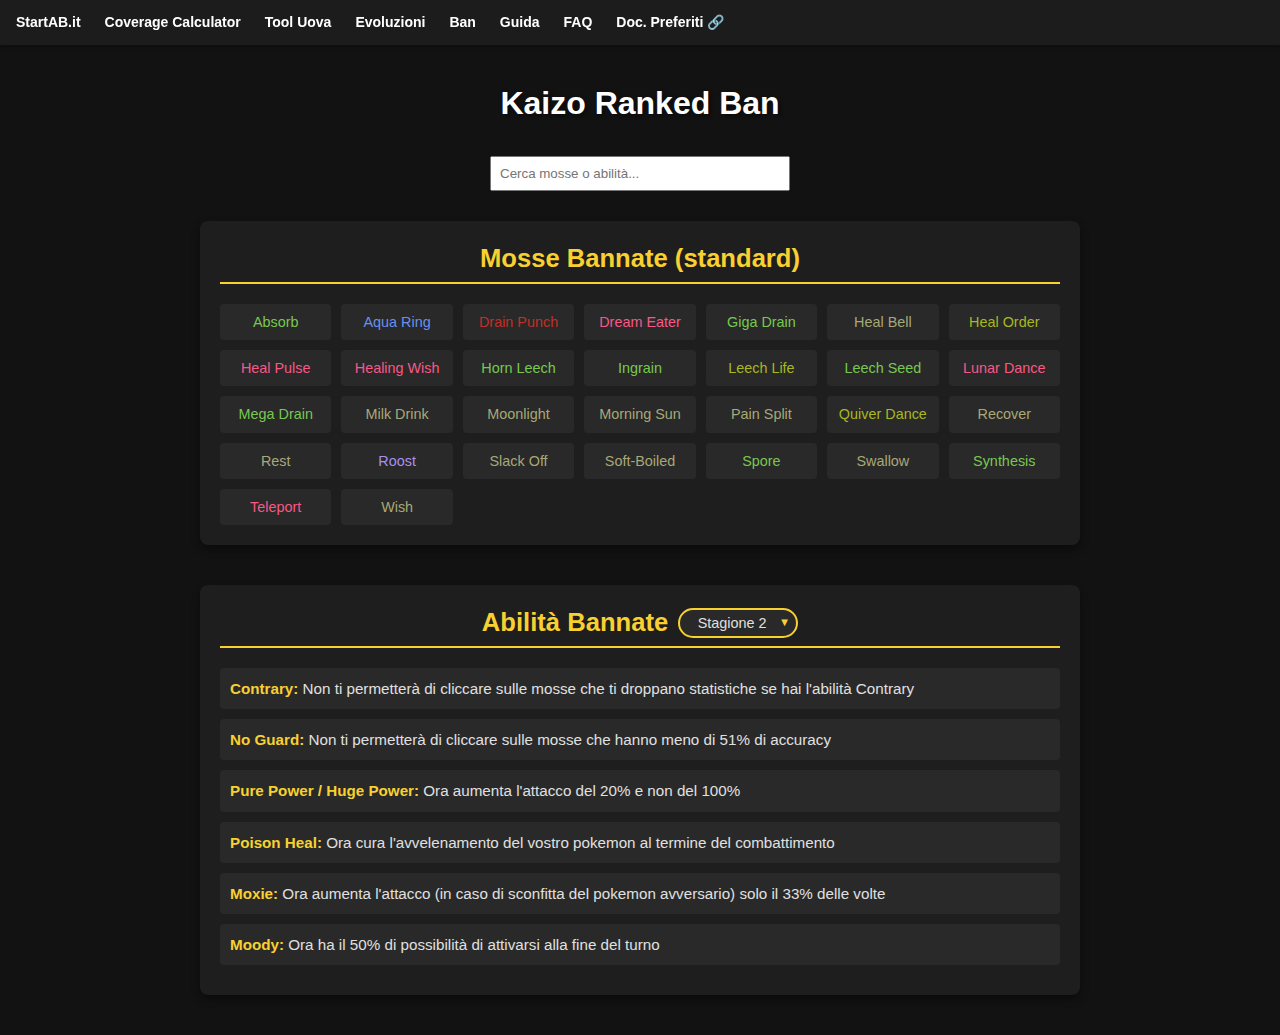
==== ban.html @ 9df3adcd "Create ban.html" ====
<!DOCTYPE html>
<html lang="it">
<head>
  <meta charset="UTF-8">
  <meta name="viewport" content="width=device-width, initial-scale=1.0">
  <title>Lista Ban Kaizo Ranked</title>
  <!-- Google tag (gtag.js) -->
  <script async src="https://www.googletagmanager.com/gtag/js?id=G-ZB7SP38WR0"></script>
  <script>
    window.dataLayer = window.dataLayer || [];
    function gtag(){dataLayer.push(arguments);}
    gtag('js', new Date());
    gtag('config', 'G-ZB7SP38WR0');
  </script>
  <style>
    /* Reset e impostazioni base */
    * {
      box-sizing: border-box;
      margin: 0;
      padding: 0;
    }
    body {
      font-family: Arial, sans-serif;
      text-align: center;
      background-color: #121212;
      color: #e0e0e0;
      line-height: 1.4;
      padding-bottom: 20px;
    }
    a {
      text-decoration: none;
      color: inherit;
    }
    
    /* Navbar */
    .navbar {
      position: fixed;
      top: 0;
      left: 0;
      width: 100%;
      background: rgba(30, 30, 30, 0.95);
      box-shadow: 0px 2px 5px rgba(0, 0, 0, 0.3);
      z-index: 1000;
      display: flex;
      justify-content: space-between;
      align-items: center;
      padding: 5px 10px;
      height: 45px;
      box-sizing: border-box;
    }
    .logo {
      font-size: 16px;
      font-weight: bold;
      white-space: nowrap;
    }
    .nav-menu {
      list-style: none;
      display: flex;
      gap: 12px;
      margin: 0;
      padding: 0;
    }
    .nav-menu li {
      margin: 0;
      padding: 0;
    }
    .nav-menu li a {
      color: white;
      text-decoration: none;
      font-weight: bold;
      padding: 4px 6px;
      transition: color 0.3s ease;
      font-size: 14px;
      line-height: 1.2;
    }
    .nav-menu li a:hover {
      color: #FFD700;
      text-decoration: underline;
    }
    .menu-toggle {
      display: none;
      flex-direction: column;
      cursor: pointer;
    }
    .menu-toggle div {
      width: 20px;
      height: 2px;
      background: white;
      margin: 3px 0;
    }
    @media (max-width: 768px) {
      .nav-menu {
        display: none;
        flex-direction: column;
        position: absolute;
        top: 45px;
        left: 0;
        width: 100%;
        background: rgba(30, 30, 30, 0.95);
        padding: 8px 0;
        text-align: center;
      }
      .nav-menu.active {
        display: flex;
      }
      .menu-toggle {
        display: flex;
      }
    }
    
    /* Container principale */
    .main-content {
      padding-top: 60px; /* Spazio per la navbar fissa */
      max-width: 900px;
      margin: auto;
      display: flex;
      flex-direction: column;
      gap: 20px;
      padding-left: 10px;
      padding-right: 10px;
    }
    
    /* Card-style per le sezioni */
    section {
      background-color: #1e1e1e;
      border-radius: 8px;
      padding: 20px;
      box-shadow: 0 4px 8px rgba(0,0,0,0.4);
      transition: transform 0.2s;
      margin-bottom: 20px;
      text-align: left;
    }
    section:hover {
      transform: translateY(-3px);
    }
	section h2 {
		font-size: 1.6rem;
		font-weight: bold;
		color: #f8d030;
		/*text-transform: uppercase; */
		margin-bottom: 15px;
		border-bottom: 2px solid #f8d030;
		padding-bottom: 5px;
		text-align: center;
		position: relative;
	}
    
    /* Layout a colonne per le mosse bannate */
    .moves-grid {
      display: grid;
      grid-template-columns: repeat(auto-fit, minmax(100px, 1fr));
      gap: 10px;
      list-style-type: none;
      padding: 0;
    }
    .moves-grid li {
      background-color: #292929;
      padding: 8px;
      border-radius: 4px;
      text-align: center;
      font-size: 0.9rem;
      position: relative;
      cursor: pointer;
    }
    
    /* Tooltip per le mosse */
    .move-container {
      position: relative;
      display: inline-block;
      cursor: pointer;
    }
    .move-container:focus {
      outline: none;
    }
    .tooltip {
      visibility: hidden;
      background-color: #444;
      color: #fff;
      text-align: center;
      border-radius: 4px;
      padding: 4px 8px;
      position: absolute;
      z-index: 1;
      bottom: 110%;
      left: 50%;
      transform: translateX(-50%);
      opacity: 0;
      transition: opacity 0.3s;
      font-size: 0.8rem;
      white-space: nowrap;
      pointer-events: none;
    }
    .move-container:hover .tooltip,
    .move-container:focus .tooltip {
      visibility: visible;
      opacity: 1;
    }
    
    /* Stile elenco abilità */
    #abilities-list {
      list-style-type: none;
      padding: 0;
      margin-top: 10px;
    }
	#abilities-list li {
		background-color: #292929;
		padding: 10px;
		border-radius: 4px;
		margin-bottom: 10px;
		font-size: 0.95rem;
	}
    .ability-name {
      font-weight: bold;
      color: #f8d030;
    }
	#abilities {
		position: relative;
	}
	.abilities-header {
		font-size: 1.6rem;
		font-weight: bold;
		color: #f8d030;
		margin-bottom: 15px;
		border-bottom: 2px solid #f8d030;
		padding-bottom: 5px;
		display: flex;
		justify-content: center;
		align-items: center; 
		position: relative;
		flex-wrap: wrap;
		gap: 10px;
	}
	.abilities-header > span {
		text-align: center;
	}

    
    /* Titolo principale */
    h1 {
      margin-block-start: 0.67em;
      color: white;
      text-align: center;
      font-size: 2rem;
      text-shadow: 2px 2px 4px rgba(0,0,0,0.5);
    }

    /* Stile selettore stagioni */
	.season-selector {
		padding: 4px 8px;
		background: #292929;
		border: 2px solid #f8d030;
		border-radius: 15px;
		color: #e0e0e0;
		font-size: 0.9rem;
		cursor: pointer;
		transition: all 0.3s ease;
		appearance: none;
		-webkit-appearance: none;
		-moz-appearance: none;
		text-align: center;
		width: 120px;
		height: 30px; 
	    align-self: center; 
	    padding-right: 20px;
	}

    .season-selector:hover {
      background: #383838;
      box-shadow: 0 0 8px #f8d03033;
    }

    .season-selector:focus {
      outline: none;
      box-shadow: 0 0 12px #f8d03066;
    }

	.select-wrapper {
		display: inline-flex;
		align-items: center;
		position: relative;
	}

	.select-wrapper::after {
	  content: "▼";
	  position: absolute;
	  top: 50%; 
	  right: 8px; 
	  color: #f8d030;
	  pointer-events: none;
	  font-size: 0.7rem;
	  transform: translateY(-50%);
	}
	
	ul#moves-list, ul#abilities-list {
		margin-top: 20px; 
	}
	
  </style>
</head>
<body>
  <!-- Navbar -->
  <nav class="navbar">
    <div class="menu-toggle" onclick="toggleMenu()">
      <div></div>
      <div></div>
      <div></div>
    </div>
    <ul class="nav-menu">
      <li><a href="https://core.startab.it/">StartAB.it</a></li>
      <li><a href="https://wesleystedman.github.io/ironmon-moveset-coverage-calc/">Coverage Calculator</a></li>
      <li><a href="index.html">Tool Uova</a></li>
      <li><a href="evoluzioni.html">Evoluzioni</a></li>
      <li><a href="ban.html">Ban</a></li>
      <li><a href="https://www.canva.com/design/DAGg-PsdqvM/e9vbIPlu0fJse0CxDWLjNA/view?utm_content=DAGg-PsdqvM&utm_campaign=designshare&utm_medium=link&utm_source=viewer">Guida</a></li>
      <li><a href="https://www.canva.com/design/DAGQwO-JQrI/TTMsurbjR2oP8yBNl1K1vw/view?utm_content=DAGQwO-JQrI&utm_campaign=designshare&utm_medium=link&utm_source=viewer">FAQ</a></li>
      <li><a href="https://docs.google.com/spreadsheets/d/104zALQ-vnMOwINoSa1-Tu1MAWVjq_tLnXikVgl3sAf0/edit?usp=sharing">Doc. Preferiti 🔗</a></li>
    </ul>
  </nav>

  <div class="main-content">
    <h1>Kaizo Ranked Ban</h1>
	<input type="text" id="search" placeholder="Cerca mosse o abilità..." autocomplete="off" style="margin: 10px auto; display: block; padding: 8px; width: 80%; max-width: 300px;">
    
    <!-- Sezione mosse bannate -->
    <section id="moves">
      <h2>Mosse Bannate (standard)</h2>
      <ul id="moves-list" class="moves-grid">
        <!-- Le mosse verranno generate qui -->
      </ul>
    </section>
    
    <!-- Sezione abilità bannate -->
    <section id="abilities">
    <h2 class="abilities-header">
        <span>Abilità Bannate</span>
    <div class="select-wrapper">
        <select class="season-selector" id="seasonSelect">
            <option value="s1">Stagione 1</option>
            <option value="s2" selected>Stagione 2</option>
        </select>
    </div>
	</h2>
    <ul id="abilities-list">
        </ul>
	</section>
  </div>
  
  <script defer>
    // Mappatura dei colori per tipo di mossa
    const typeColors = {
      "Fuoco": "#F08030",
      "Acqua": "#6890F0",
      "Erba": "#78C850",
      "Elettro": "#F8D030",
      "Psico": "#F85888",
      "Coleottero": "#A8B820",
      "Normale": "#A8A878",
      "Drago": "#7038F8",
      "Oscuro": "#705848",
      "Acciaio": "#B8B8D0",
      "Ghiaccio": "#98D8D8",
      "Spettro": "#705898",
      "Folletto": "#EE99AC",
      "Roccia": "#B8A038",
      "Terra": "#E0C068",
      "Volante": "#A890F0",
      "Lotta": "#C03028"
    };

	async function loadAbilities(season) {
	  try {
		// Determina il file JSON in base alla stagione
		const file = season === 's1' ? 'abilita-ban-s1.json' : 'abilita-ban-s2.json';
		const response = await fetch(file);
		if (!response.ok) throw new Error(`Errore nel caricamento del file ${file}`);

		// Svuota la lista attuale
		const abilitiesList = document.getElementById('abilities-list');
		abilitiesList.innerHTML = '';

		// Carica i dati e popola la lista
		const abilitiesData = await response.json();
		abilitiesData.forEach(ability => {
		  const li = document.createElement('li');
		  const nameSpan = document.createElement('span');
		  nameSpan.className = 'ability-name';
		  nameSpan.textContent = ability.nome + ": ";
		  const descSpan = document.createElement('span');
		  descSpan.textContent = ability.descrizione;
		  li.appendChild(nameSpan);
		  li.appendChild(descSpan);
		  abilitiesList.appendChild(li);
		});

		// Recupera il termine di ricerca corrente e applica il filtro
		const searchTerm = document.getElementById('search').value.toLowerCase();
		document.querySelectorAll('#abilities-list li').forEach(item => {
		  const abilityText = item.textContent.toLowerCase();
		  item.style.display = abilityText.includes(searchTerm) ? '' : 'none';
		});

	  } catch (error) {
		console.error(error);
		const section = document.getElementById('abilities');
		const errorMsg = document.createElement('p');
		errorMsg.textContent = 'Errore nel caricamento delle abilità.';
		errorMsg.style.color = 'red';
		section.appendChild(errorMsg);
	  }
	}

    async function loadData() {
      try {
        // Carica le mosse bannate
        const movesResponse = await fetch('mosse-ban.json');
        if (!movesResponse.ok) throw new Error('Errore nel caricamento del file mosse-ban.json');
        const movesData = await movesResponse.json();
        
        const movesList = document.getElementById('moves-list');
        movesData.forEach(move => {
          const li = document.createElement('li');
          li.style.color = typeColors[move.type] || "#e0e0e0";
          
          // Container per il tooltip
          const container = document.createElement('div');
          container.className = 'move-container';
          container.setAttribute('tabindex', '0');
          
          // Nome della mossa
          const moveNameSpan = document.createElement('span');
          moveNameSpan.textContent = move.move;
          
          // Tooltip che mostra il tipo della mossa
          const tooltipSpan = document.createElement('span');
          tooltipSpan.className = 'tooltip';
          tooltipSpan.textContent = move.type;
          
          container.appendChild(moveNameSpan);
          container.appendChild(tooltipSpan);
          li.appendChild(container);
          movesList.appendChild(li);
        });

        // Carica abilità iniziali
        await loadAbilities('s2');
        
        // Gestore evento per cambio stagione
		document.getElementById('seasonSelect').addEventListener('change', (e) => {
		  e.preventDefault(); 
		  const currentScroll = window.scrollY; // Salva la posizione di scorrimento attuale
		  loadAbilities(e.target.value);
		  // Ripristina la posizione di scorrimento dopo un breve ritardo
		  setTimeout(() => {
			window.scrollTo(0, currentScroll);
		  }, 10);
		});

      } catch (error) {
        console.error(error);
        const main = document.querySelector('.main-content');
        const errorMsg = document.createElement('p');
        errorMsg.textContent = 'Si è verificato un errore nel caricamento dei dati.';
        errorMsg.style.color = 'red';
        main.appendChild(errorMsg);
      }
    }
	
	document.getElementById('search').addEventListener('input', () => {
	const searchTerm = document.getElementById('search').value.toLowerCase();
	  // Filtra le mosse
	  document.querySelectorAll('#moves-list li').forEach(item => {
		const text = item.textContent.toLowerCase();
		item.style.display = text.includes(searchTerm) ? '' : 'none';
	  });
	  // Filtra le abilità
	  document.querySelectorAll('#abilities-list li').forEach(item => {
		const abilityText = item.textContent.toLowerCase();
		item.style.display = abilityText.includes(searchTerm) ? '' : 'none';
	  });
	});

    // Funzione per il toggle del menu
    function toggleMenu() {
      document.querySelector(".nav-menu").classList.toggle("active");
    }

    window.addEventListener('DOMContentLoaded', loadData);
  </script>
</body>
</html>
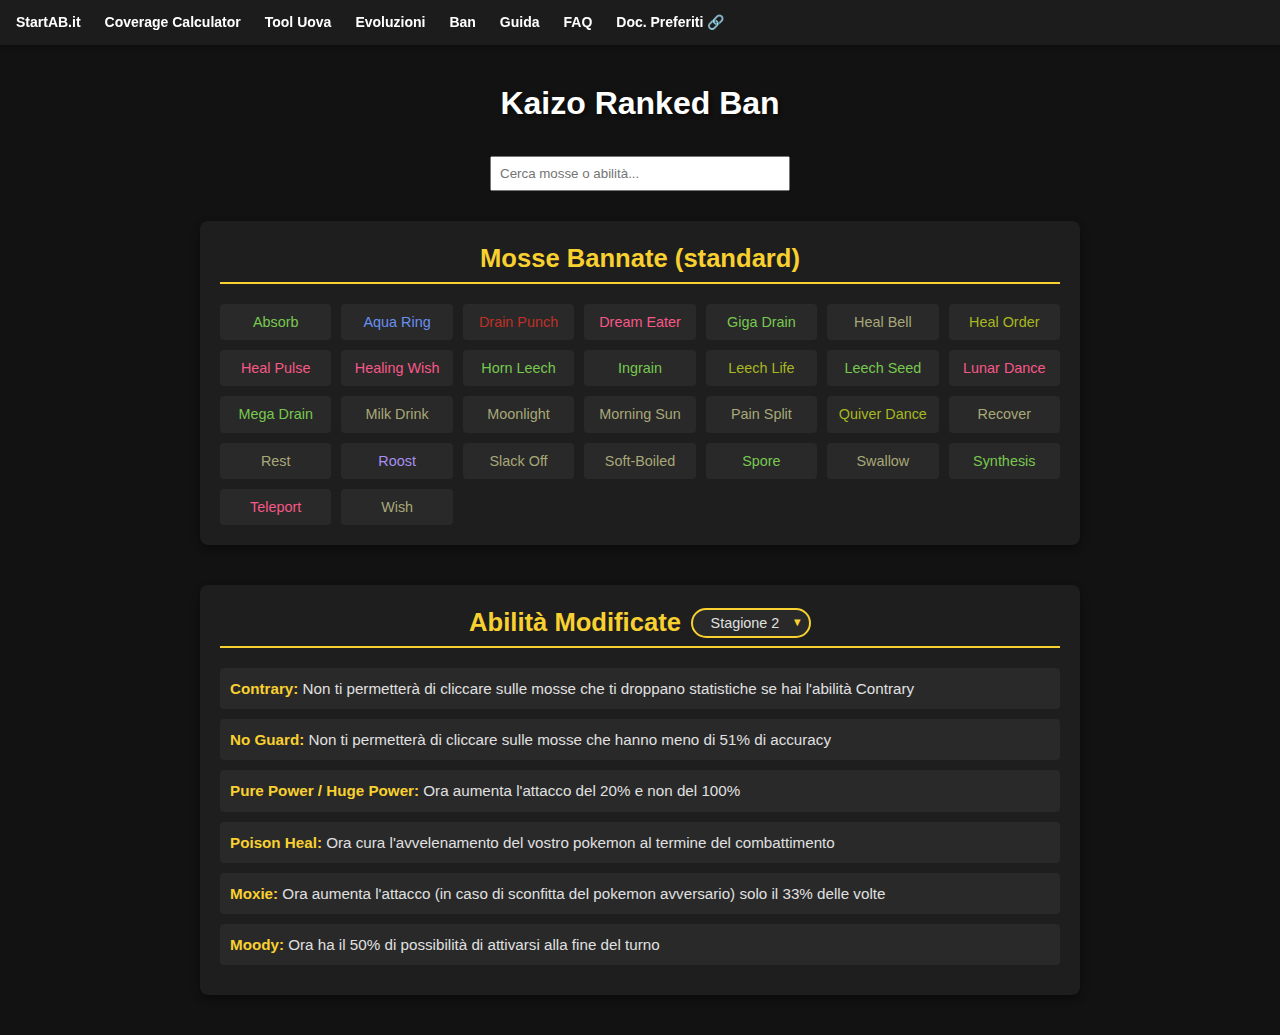
==== commit f370f042: "Update ban.html" ====
--- a/ban.html
+++ b/ban.html
@@ -332,7 +332,7 @@
     <!-- Sezione abilità bannate -->
     <section id="abilities">
     <h2 class="abilities-header">
-        <span>Abilità Bannate</span>
+        <span>Abilità Modificate</span>
     <div class="select-wrapper">
         <select class="season-selector" id="seasonSelect">
             <option value="s1">Stagione 1</option>
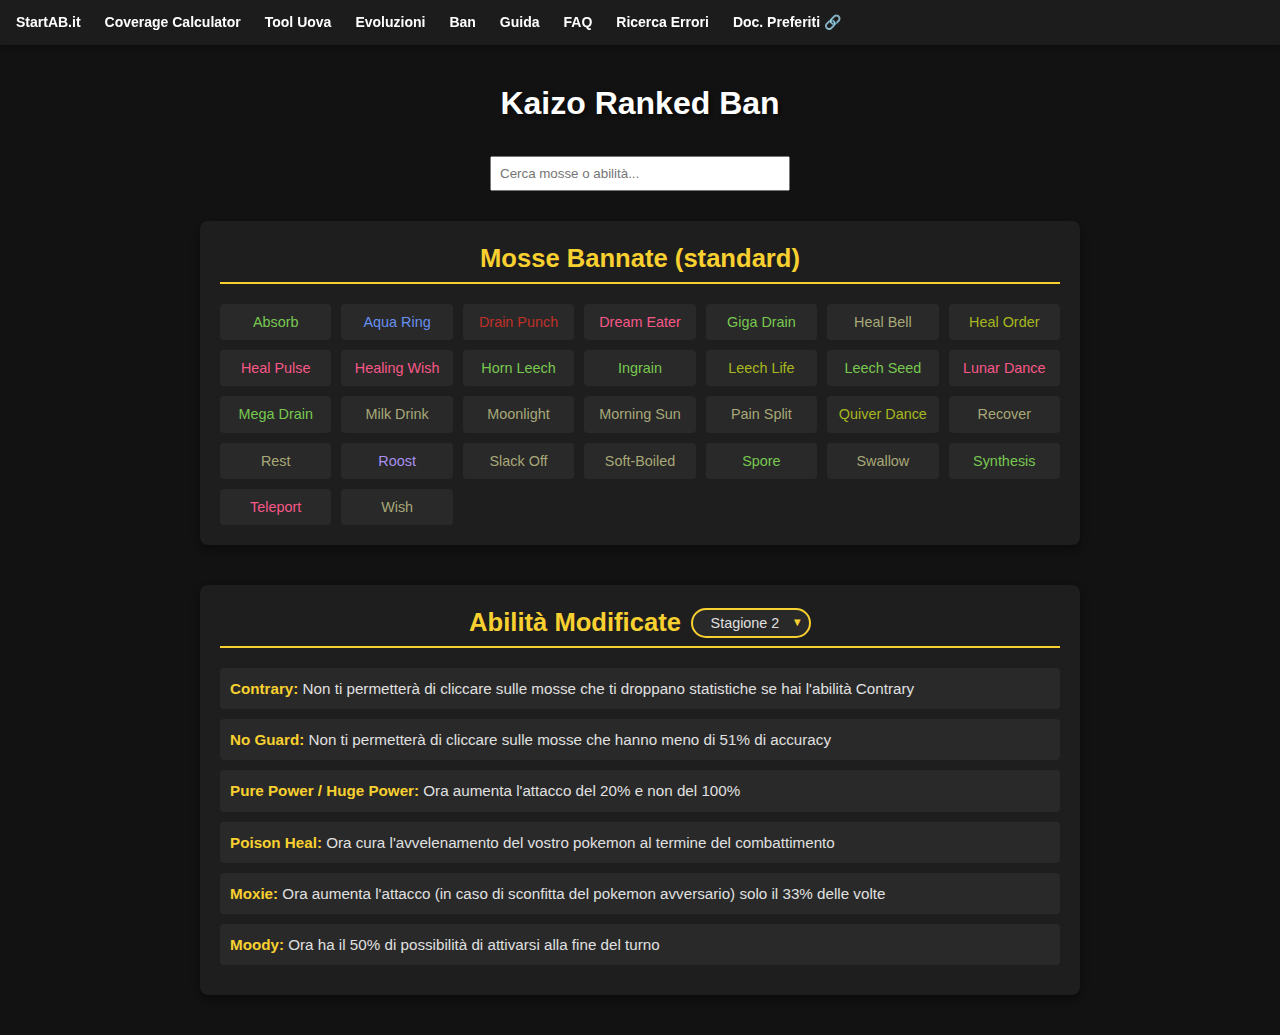
==== commit 41ea1d6a: "Update ban.html" ====
--- a/ban.html
+++ b/ban.html
@@ -313,6 +313,7 @@
       <li><a href="ban.html">Ban</a></li>
       <li><a href="https://www.canva.com/design/DAGg-PsdqvM/e9vbIPlu0fJse0CxDWLjNA/view?utm_content=DAGg-PsdqvM&utm_campaign=designshare&utm_medium=link&utm_source=viewer">Guida</a></li>
       <li><a href="https://www.canva.com/design/DAGQwO-JQrI/TTMsurbjR2oP8yBNl1K1vw/view?utm_content=DAGQwO-JQrI&utm_campaign=designshare&utm_medium=link&utm_source=viewer">FAQ</a></li>
+      <li><a href="errori.html">Ricerca Errori</a></li>
       <li><a href="https://docs.google.com/spreadsheets/d/104zALQ-vnMOwINoSa1-Tu1MAWVjq_tLnXikVgl3sAf0/edit?usp=sharing">Doc. Preferiti 🔗</a></li>
     </ul>
   </nav>
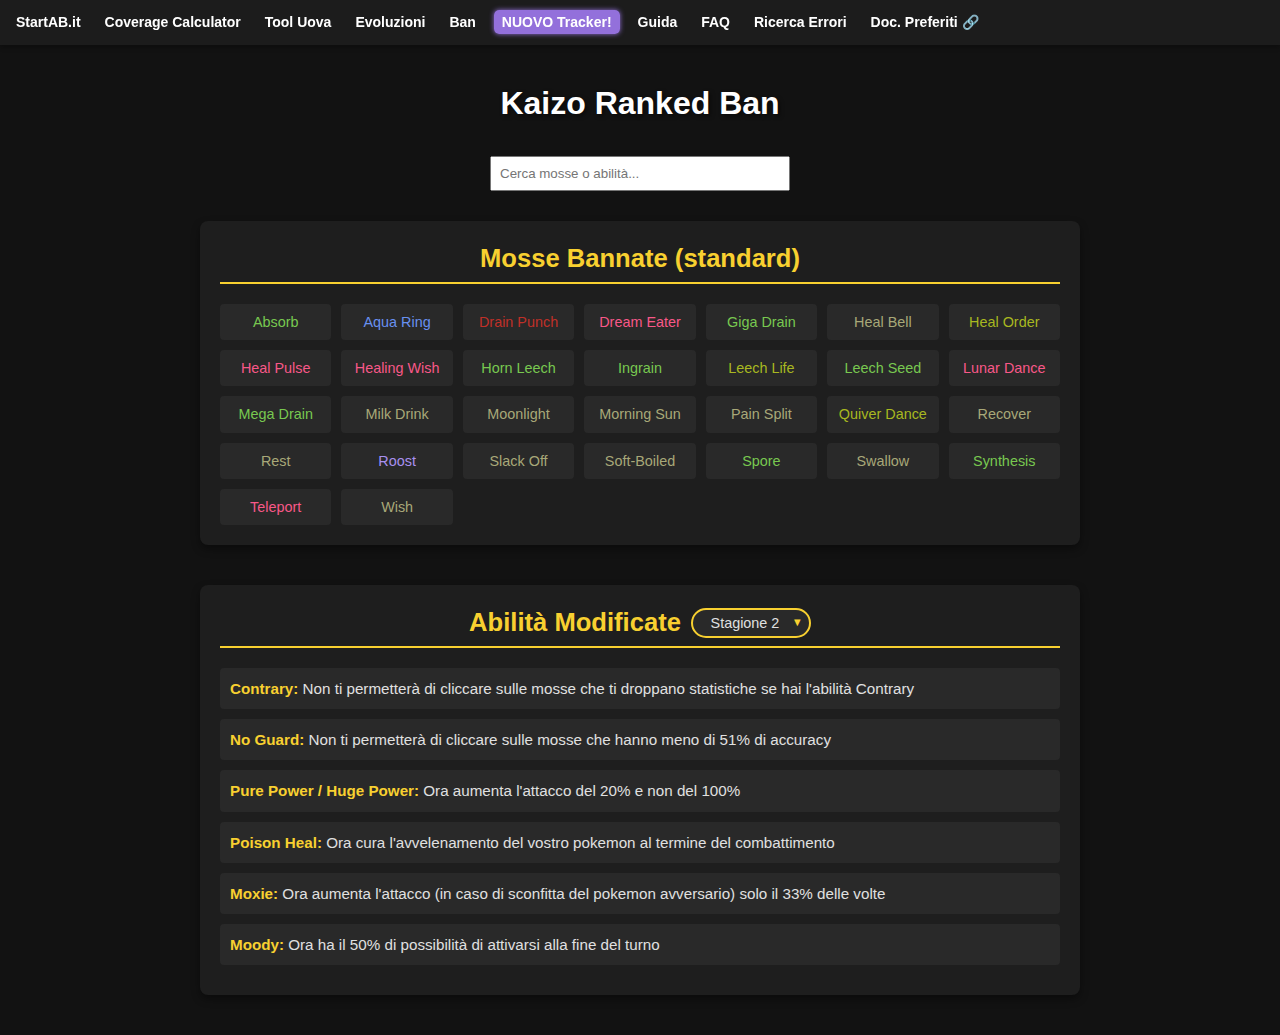
==== commit dbb7ebe1: "Update ban.html" ====
--- a/ban.html
+++ b/ban.html
@@ -294,7 +294,34 @@
 	ul#moves-list, ul#abilities-list {
 		margin-top: 20px; 
 	}
-	
+
+	.nav-menu li.tracker a {
+	  background-color: #9370DB; /* Viola medio-chiaro */
+	  color: white;
+	  padding: 4px 8px;
+	  border-radius: 5px;
+	  font-weight: bold;
+	  box-shadow: 0 0 5px #9370DB;
+	  transition: all 0.3s ease;
+	}
+
+	.nav-menu li.tracker a:hover {
+	  background-color: #8A2BE2; /* Viola più intenso all'hover */
+	  transform: scale(1.05);
+	  color: white;
+	  text-decoration: none;
+	}
+
+	@keyframes backgroundPulse {
+	  0% { background-color: #9370DB; }
+	  50% { background-color: #8A2BE2; }
+	  100% { background-color: #9370DB; }
+	}
+
+	.nav-menu li.tracker a {
+	  animation: backgroundPulse 2s infinite;
+	}
+	  
   </style>
 </head>
 <body>
@@ -311,6 +338,7 @@
       <li><a href="index.html">Tool Uova</a></li>
       <li><a href="evoluzioni.html">Evoluzioni</a></li>
       <li><a href="ban.html">Ban</a></li>
+      <li class="tracker"><a href="https://www.youtube.com/watch?v=9H5JzaB9Hi4">NUOVO Tracker!</a></li>
       <li><a href="https://www.canva.com/design/DAGg-PsdqvM/e9vbIPlu0fJse0CxDWLjNA/view?utm_content=DAGg-PsdqvM&utm_campaign=designshare&utm_medium=link&utm_source=viewer">Guida</a></li>
       <li><a href="https://www.canva.com/design/DAGQwO-JQrI/TTMsurbjR2oP8yBNl1K1vw/view?utm_content=DAGQwO-JQrI&utm_campaign=designshare&utm_medium=link&utm_source=viewer">FAQ</a></li>
       <li><a href="errori.html">Ricerca Errori</a></li>
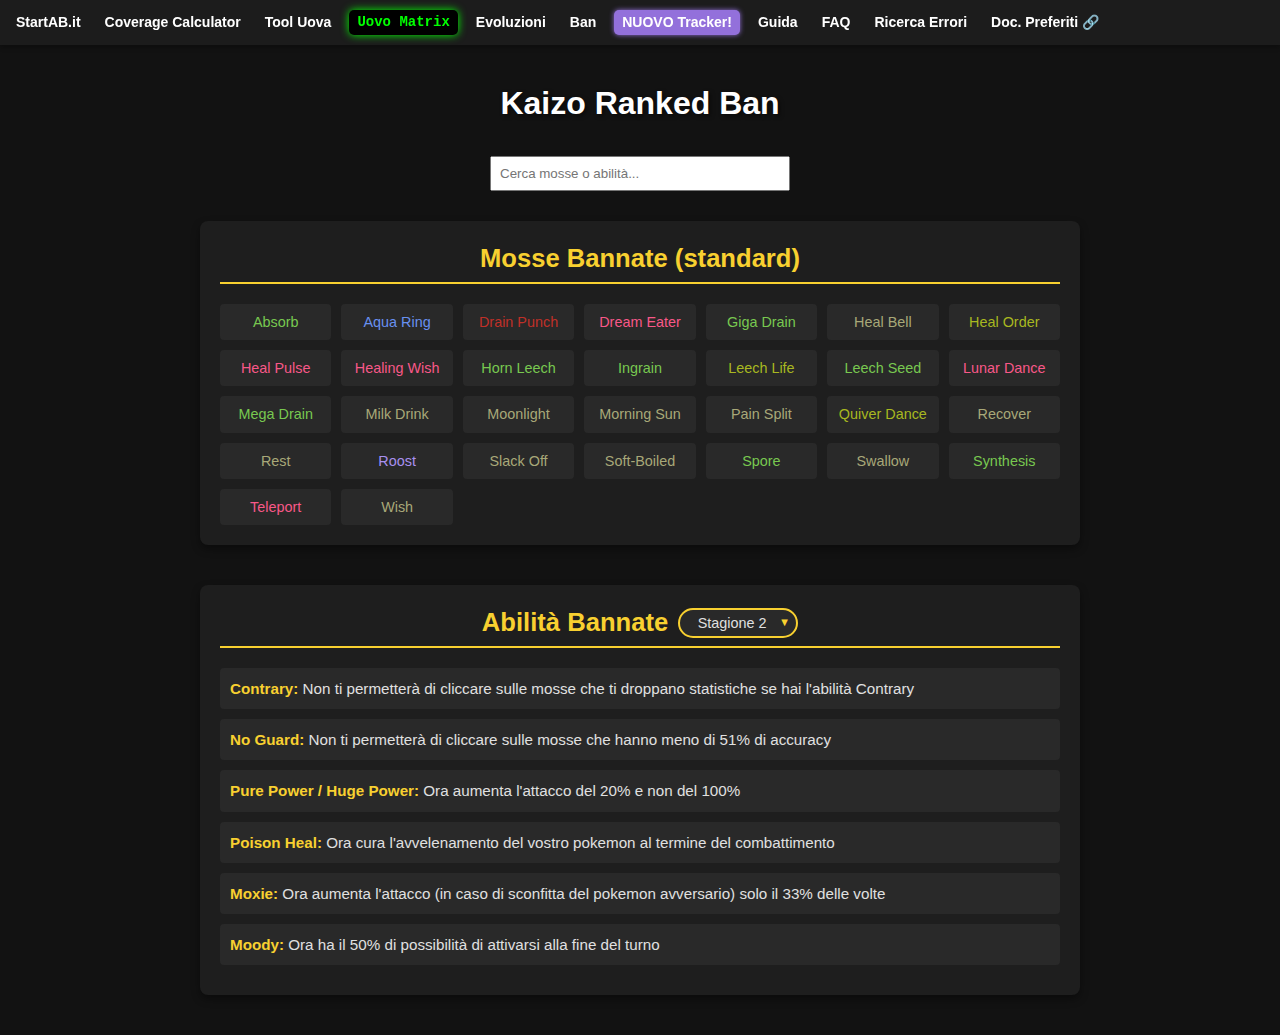
==== commit d264551f: "Update ban.html" ====
--- a/ban.html
+++ b/ban.html
@@ -59,10 +59,14 @@
       gap: 12px;
       margin: 0;
       padding: 0;
+      align-items: center; 
     }
     .nav-menu li {
       margin: 0;
       padding: 0;
+      display: flex; 
+      align-items: center; 
+      height: 100%; 
     }
     .nav-menu li a {
       color: white;
@@ -294,7 +298,7 @@
 	ul#moves-list, ul#abilities-list {
 		margin-top: 20px; 
 	}
-
+	
 	.nav-menu li.tracker a {
 	  background-color: #9370DB; /* Viola medio-chiaro */
 	  color: white;
@@ -321,7 +325,27 @@
 	.nav-menu li.tracker a {
 	  animation: backgroundPulse 2s infinite;
 	}
-	  
+
+	/* Effetto Matrix */
+	.nav-menu li.matrix-egg a {
+	  background-color: black;
+	  color: #00ff00;
+	  padding: 4px 8px;
+	  border-radius: 5px;
+	  font-weight: bold;
+	  font-family: 'Courier New', monospace;
+	  box-shadow: 0 0 8px #00ff00;
+	  animation: matrixGlow 1.5s infinite alternate, matrixType 3s steps(20, end) infinite;
+	  white-space: nowrap;
+	  overflow: hidden;
+	  display: inline-block;
+	}
+
+	@keyframes matrixGlow {
+	  0% { text-shadow: 0 0 5px #00ff00, 0 0 10px #00ff00; }
+	  100% { text-shadow: 0 0 20px #00ff00, 0 0 30px #00ff00; }
+	}
+		
   </style>
 </head>
 <body>
@@ -336,9 +360,10 @@
       <li><a href="https://core.startab.it/">StartAB.it</a></li>
       <li><a href="https://wesleystedman.github.io/ironmon-moveset-coverage-calc/">Coverage Calculator</a></li>
       <li><a href="index.html">Tool Uova</a></li>
+	  <li class="matrix-egg"><a href="matrix.html">Uovo Matrix</a></li>
       <li><a href="evoluzioni.html">Evoluzioni</a></li>
       <li><a href="ban.html">Ban</a></li>
-      <li class="tracker"><a href="https://www.youtube.com/watch?v=9H5JzaB9Hi4">NUOVO Tracker!</a></li>
+      <li class="tracker"><a href="tracker.html">NUOVO Tracker!</a></li>
       <li><a href="https://www.canva.com/design/DAGg-PsdqvM/e9vbIPlu0fJse0CxDWLjNA/view?utm_content=DAGg-PsdqvM&utm_campaign=designshare&utm_medium=link&utm_source=viewer">Guida</a></li>
       <li><a href="https://www.canva.com/design/DAGQwO-JQrI/TTMsurbjR2oP8yBNl1K1vw/view?utm_content=DAGQwO-JQrI&utm_campaign=designshare&utm_medium=link&utm_source=viewer">FAQ</a></li>
       <li><a href="errori.html">Ricerca Errori</a></li>
@@ -361,7 +386,7 @@
     <!-- Sezione abilità bannate -->
     <section id="abilities">
     <h2 class="abilities-header">
-        <span>Abilità Modificate</span>
+        <span>Abilità Bannate</span>
     <div class="select-wrapper">
         <select class="season-selector" id="seasonSelect">
             <option value="s1">Stagione 1</option>
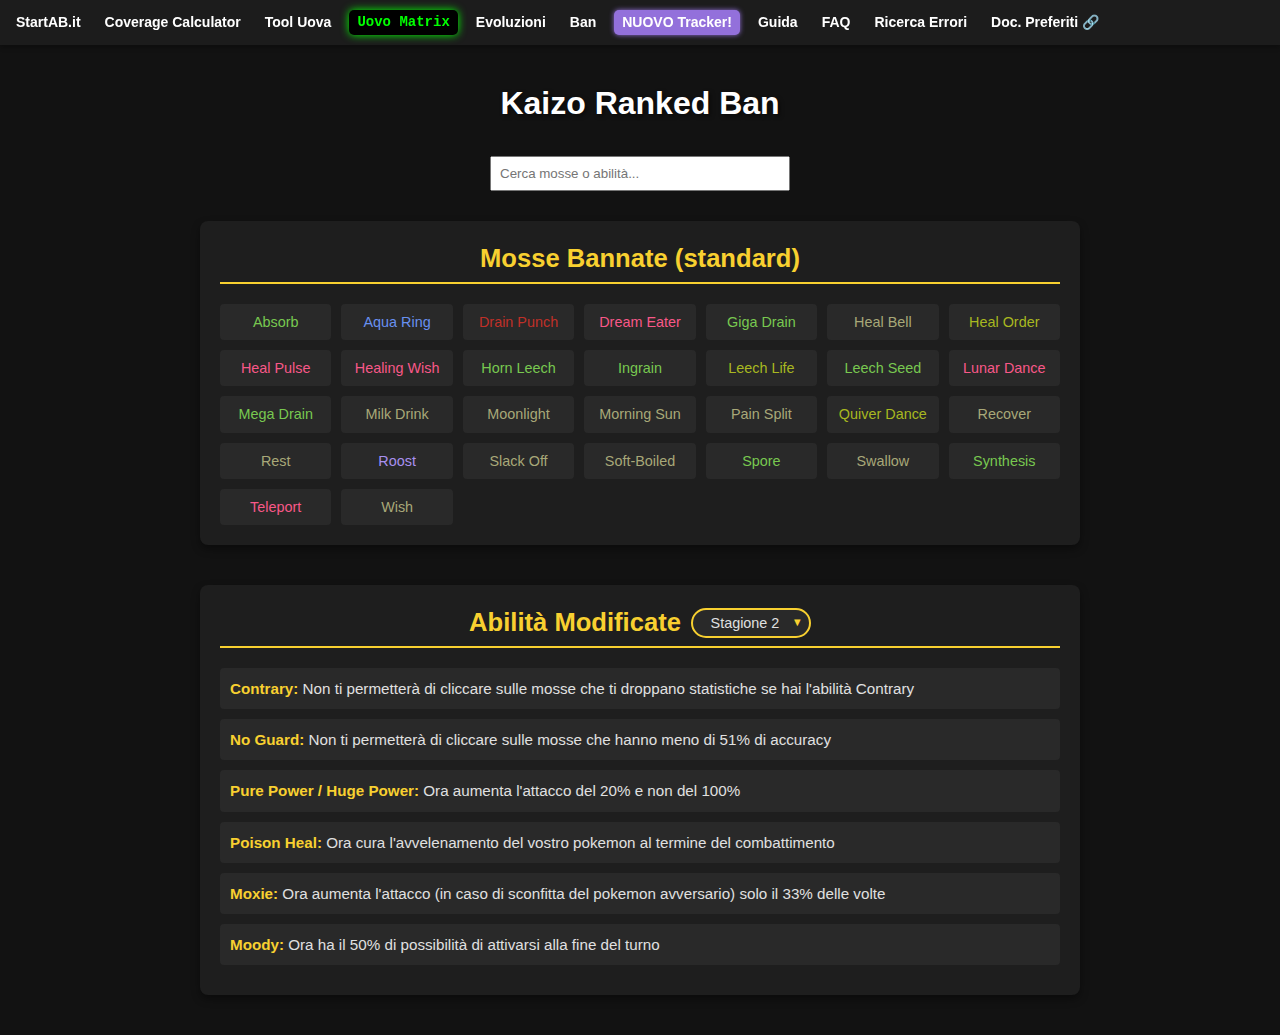
==== commit d80c57b3: "Update ban.html" ====
--- a/ban.html
+++ b/ban.html
@@ -386,7 +386,7 @@
     <!-- Sezione abilità bannate -->
     <section id="abilities">
     <h2 class="abilities-header">
-        <span>Abilità Bannate</span>
+        <span>Abilità Modificate</span>
     <div class="select-wrapper">
         <select class="season-selector" id="seasonSelect">
             <option value="s1">Stagione 1</option>
